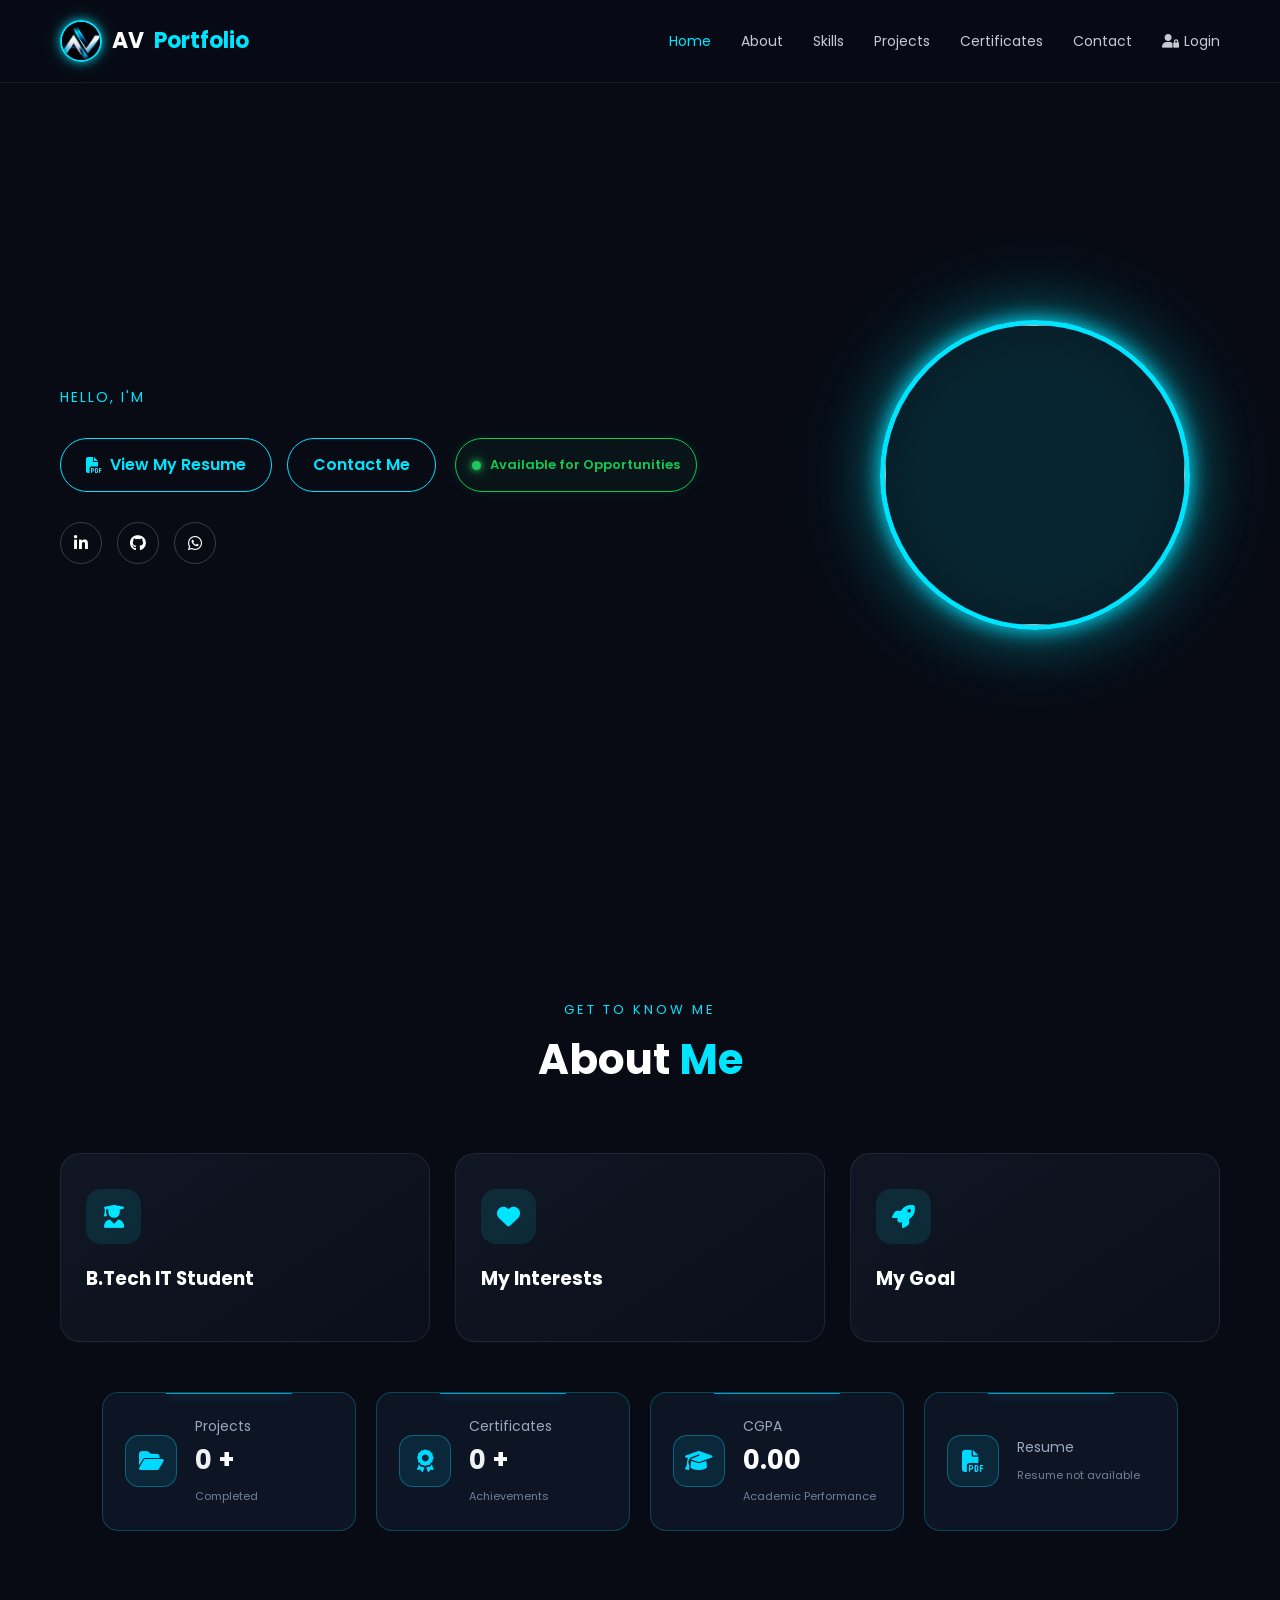
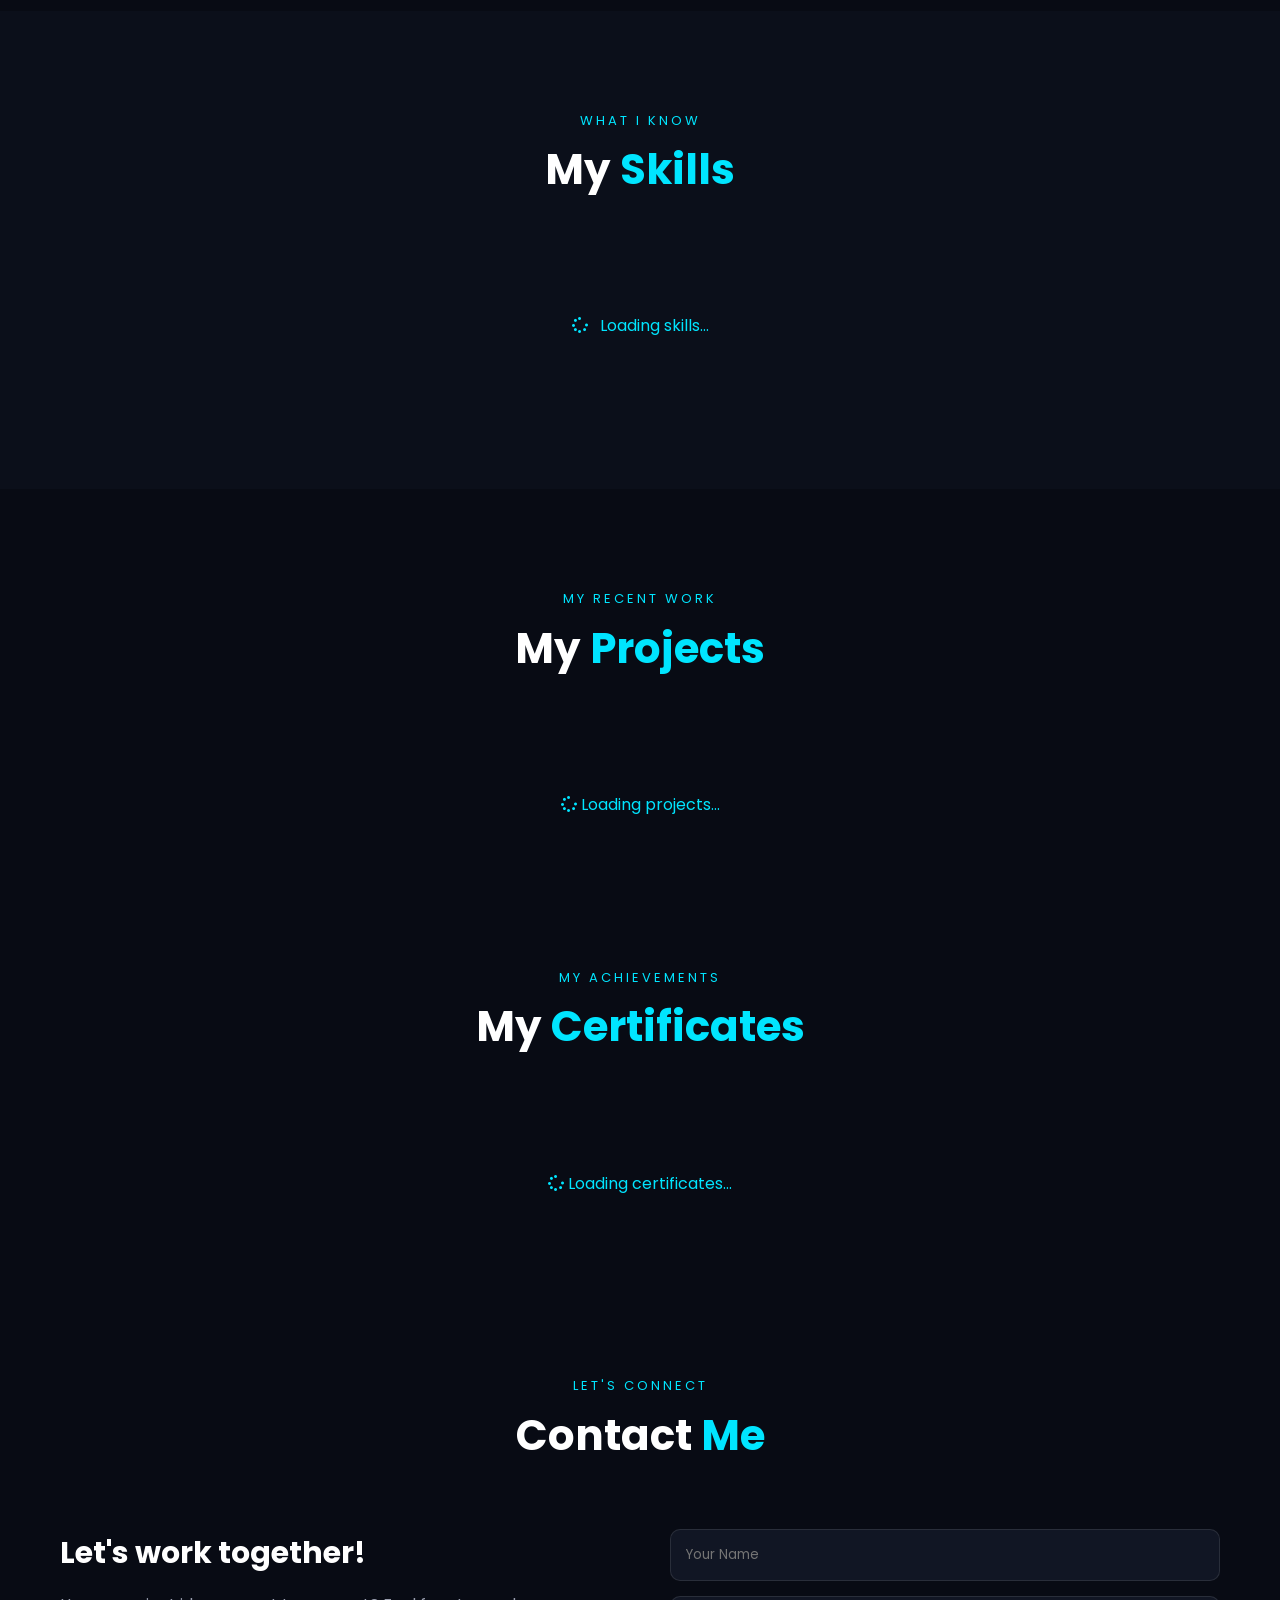
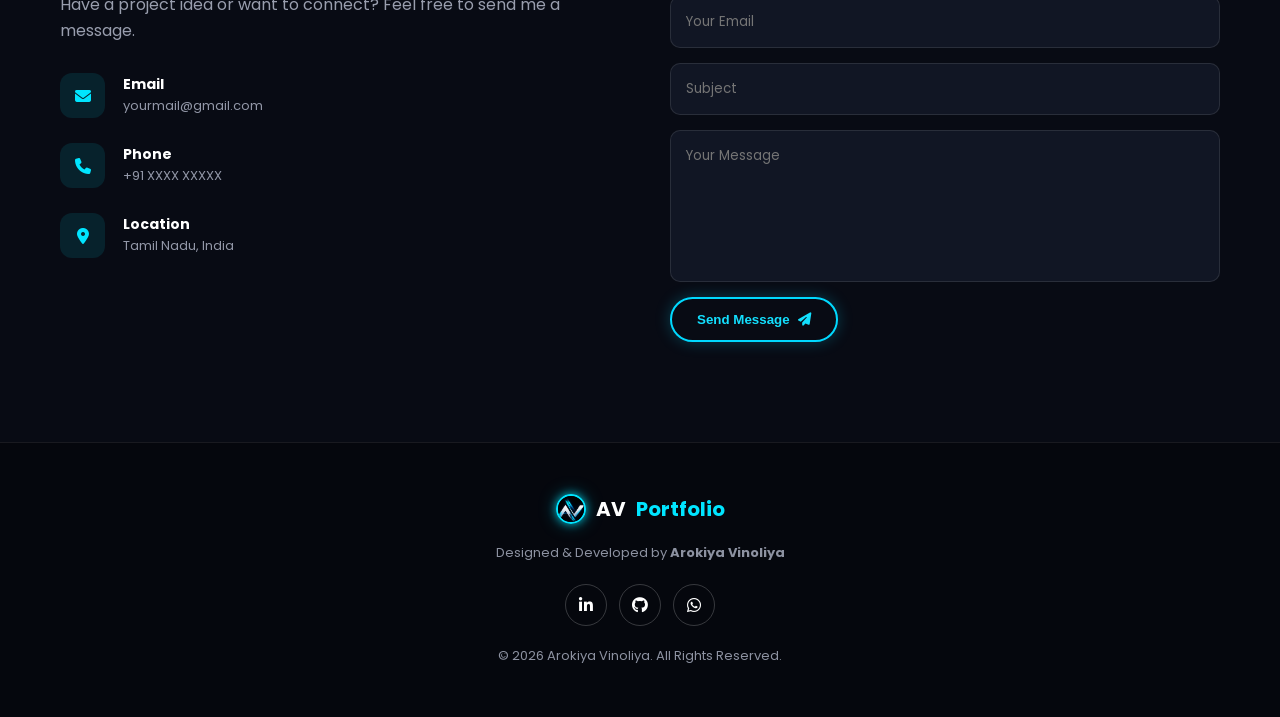
==== index.html @ d221850b "Add portfolio website files" ====
<!DOCTYPE html>
<html lang="en">
<head>
    <meta charset="UTF-8">
    <meta name="viewport" content="width=device-width, initial-scale=1.0">

    <title>Arokiya Vinoliya | Portfolio</title>

    <link rel="stylesheet" href="style.css">
   

    <!-- Google Font -->
    <link href="https://fonts.googleapis.com/css2?family=Poppins:wght@300;400;500;600;700&display=swap" rel="stylesheet">

    <!-- Icons -->
    <link rel="stylesheet"
          href="https://cdnjs.cloudflare.com/ajax/libs/font-awesome/6.5.2/css/all.min.css">
</head>

<body>

<!-- ================= NAVBAR ================= -->

<header>
    <nav class="navbar">

        <div class="logo">
            <img src="logo.png" alt="AV Logo">
            AV<span>Portfolio</span>
        </div>

        <ul class="nav-links">
            <li><a href="#home" class="active">Home</a></li>
            <li><a href="#about">About</a></li>
            <li><a href="#skills">Skills</a></li>
            <li><a href="#projects">Projects</a></li>
            <li><a href="#certificates">Certificates</a></li>
            <li><a href="#contact">Contact</a></li>
             <li>
    <a href="login.html">
        <i class="fas fa-user-lock"></i> Login
    </a>
</li>
        </ul>

        <div class="menu-btn">
            <i class="fas fa-bars"></i>
        </div>

    </nav>
</header>


<!-- ================= HOME ================= -->

<section id="home" class="hero">
    <div class="hero-content">

        <p class="small-text">HELLO, I'M</p>

        <h1>
            <span></span>
        </h1>

        <h2>
            <span></span>
        </h2>

        <p class="hero-description">
           
        </p>

        <div class="hero-buttons">
           <a
    href="#"
    id="heroResumeBtn"
    class="btn primary-btn"
    target="_blank"
    rel="noopener noreferrer"
>
    <i class="fas fa-file-pdf"></i>
    View My Resume
</a>
            <a href="#contact" class="btn secondary-btn">
                Contact Me
            </a>
             <div class="availability-status">
        <span class="availability-dot"></span>
        <span>Available for Opportunities</span>
    </div>
        </div>

        <div class="social-icons">

            <a href="#">
                <i class="fab fa-linkedin-in"></i>
            </a>

            <a href="#">
                <i class="fab fa-github"></i>
            </a>

            <a href="#" target="_blank">
                <i class="fab fa-whatsapp"></i>
            </a>

        </div>

    </div>


    <!-- PROFILE IMAGE -->

    <div class="hero-image">

        <div class="image-glow"></div>

        <div class="profile-frame">

            <img src="" alt="">

        </div>

    </div>

</section>


<!-- ================= ABOUT ================= -->

<section id="about" class="section">

    <div class="section-title">
        <p>GET TO KNOW ME</p>
        <h2>About <span>Me</span></h2>
    </div>

    <div class="about-container">

        <div class="about-card">

            <div class="about-icon">
                <i class="fas fa-user-graduate"></i>
            </div>

            <h3>B.Tech IT Student</h3>

            <p>
            </p>

        </div>


        <div class="about-card">

            <div class="about-icon">
                <i class="fas fa-heart"></i>
            </div>

            <h3>My Interests</h3>

            <p>
                
            </p>

        </div>


        <div class="about-card">

            <div class="about-icon">
                <i class="fas fa-rocket"></i>
            </div>

            <h3>My Goal</h3>

            <p>
            </p>

        </div>

    </div>

</section>
<!-- ================= ABOUT STATS ================= -->

<section class="about-stats-section">

    <div class="about-stats-container" id="aboutStats">

        <!-- PROJECTS -->
        <div class="about-stat-card">

            <div class="about-stat-icon">
                <i class="fas fa-folder-open"></i>
            </div>

            <div class="about-stat-content">
                <p>Projects</p>

                <h3>
                    <span
                        class="stat-number"
                        id="projectCount"
                        data-target="0">
                        0
                    </span>+
                </h3>

                <small>Completed</small>
            </div>

        </div>


        <!-- CERTIFICATES -->
        <div class="about-stat-card">

            <div class="about-stat-icon">
                <i class="fas fa-award"></i>
            </div>

            <div class="about-stat-content">
                <p>Certificates</p>

                <h3>
                    <span
                        class="stat-number"
                        id="certificateCount"
                        data-target="0">
                        0
                    </span>+
                </h3>

                <small>Achievements</small>
            </div>

        </div>


        <!-- CGPA -->
        <div class="about-stat-card">

            <div class="about-stat-icon">
                <i class="fas fa-graduation-cap"></i>
            </div>

            <div class="about-stat-content">
                <p>CGPA</p>

                <h3 id="cgpaValue">
                    0.00
                </h3>

                <small>Academic Performance</small>
            </div>

        </div>


        <!-- RESUME -->
        <div class="about-stat-card resume-stat-card">

            <div class="about-stat-icon">
                <i class="fas fa-file-pdf"></i>
            </div>

            <div class="about-stat-content">

                <p>Resume</p>

                <a
                    href="#"
                    id="resumeDownloadBtn"
                    class="resume-download-btn"
                    target="_blank"
                    style="display:none;">

                    <i class="fas fa-download"></i>
                    Download Resume

                </a>

                <small id="resumeStatus">
                    Resume not available
                </small>

            </div>

        </div>

    </div>

</section>


<!-- ================= SKILLS ================= -->

<section id="skills" class="section skills-section">

    <div class="section-title">
        <p>WHAT I KNOW</p>
        <h2>My <span>Skills</span></h2>
    </div>

    <!-- Firebase will create category cards here -->
    <div id="dynamicSkillsContainer" class="dynamic-skills-container">

        <div class="skills-loading">
            <i class="fas fa-spinner fa-spin"></i>
            Loading skills...
        </div>

    </div>

</section>


<!-- ================= PROJECTS ================= -->
<!-- ================= PROJECTS ================= -->

<section id="projects" class="section">

    <div class="section-title">

        <p>MY RECENT WORK</p>

        <h2>
            My <span>Projects</span>
        </h2>

    </div>


    <!-- Firebase Projects -->

    <div
        class="projects-container"
        id="projectsContainer">

        <div class="project-loading">

            <i class="fas fa-spinner fa-spin"></i>

            Loading projects...

        </div>

    </div>


    <div
        class="projects-more-wrap"
        id="projectsMoreWrap"
        style="display:none;">

        <button
            type="button"
            id="projectsMoreBtn"
            class="projects-more-btn">

            Show More
            <i class="fas fa-chevron-down"></i>

        </button>

    </div>

</section>
<!-- ================= CERTIFICATES ================= -->

<section class="certificates-section" id="certificates">

    <div class="section-title">

        <p>MY ACHIEVEMENTS</p>

        <h2>
            My <span>Certificates</span>
        </h2>

    </div>

    <div
        class="public-certificate-grid"
        id="certificateGrid">

        <div class="project-loading">

            <i class="fas fa-spinner fa-spin"></i>

            Loading certificates...

        </div>

    </div>


    <div
        class="projects-more-wrap"
        id="certificatesMoreWrap"
        style="display:none;">

        <button
            type="button"
            id="certificatesMoreBtn"
            class="projects-more-btn">

            Show More

            <i class="fas fa-chevron-down"></i>

        </button>

    </div>

</section>

<!-- ================= CONTACT ================= -->

<section id="contact" class="section contact-section">

    <div class="section-title">

        <p>LET'S CONNECT</p>

        <h2>Contact <span>Me</span></h2>

    </div>


    <div class="contact-container">

        <div class="contact-info">

            <h3>Let's work together!</h3>

            <p>
                Have a project idea or want to connect?
                Feel free to send me a message.
            </p>


            <div class="contact-item">

                <i class="fas fa-envelope"></i>

                <div>
                    <h4>Email</h4>
                    <p>yourmail@gmail.com</p>
                </div>

            </div>


            <div class="contact-item">

                <i class="fas fa-phone"></i>

                <div>
                    <h4>Phone</h4>
                    <p>+91 XXXX XXXXX</p>
                </div>

            </div>


            <div class="contact-item">

                <i class="fas fa-location-dot"></i>

                <div>
                    <h4>Location</h4>
                    <p>Tamil Nadu, India</p>
                </div>

            </div>

        </div>
        <form class="contact-form">

    <input
        type="text"
        name="name"
        placeholder="Your Name"
        required
    >

    <input
        type="email"
        name="email"
        placeholder="Your Email"
        required
    >

    <input
        type="text"
        name="subject"
        placeholder="Subject"
        required
    >

    <textarea
        name="message"
        rows="6"
        placeholder="Your Message"
        required
    ></textarea>

    <button type="submit" class="btn primary-btn">
        Send Message
        <i class="fas fa-paper-plane"></i>
    </button>

</form>

        
    </div>

</section>


<!-- ================= FOOTER ================= -->

<footer>

    <div class="footer-logo">
        <img src="logo.png" alt="AV Logo">
        AV<span>Portfolio</span>
    </div>

    <p>
        Designed & Developed by
        <strong>Arokiya Vinoliya</strong>
    </p>

    <div class="footer-social">

        <a href="#">
            <i class="fab fa-linkedin-in"></i>
        </a>

        <a href="#">
            <i class="fab fa-github"></i>
        </a>

        <a href="#">
            <i class="fab fa-whatsapp"></i>
        </a>

    </div>

    <p class="copyright">
        © 2026 Arokiya Vinoliya. All Rights Reserved.
    </p>

</footer>
<script src="https://cdn.jsdelivr.net/npm/@emailjs/browser@4/dist/email.min.js"></script>

<script type="module" src="script.js"></script>


</body>
</html>
---- style.css ----
* {
    margin: 0;
    padding: 0;
    box-sizing: border-box;
    scroll-behavior: smooth;
}

body {
    font-family: "Poppins", sans-serif;
    background: #080b14;
    color: #ffffff;
    line-height: 1.6;
}

/* ================= NAVBAR ================= */

header {
    position: fixed;
    width: 100%;
    top: 0;
    z-index: 1000;
    background: rgba(8, 11, 20, 0.85);
    backdrop-filter: blur(15px);
    border-bottom: 1px solid rgba(255,255,255,0.08);
}

.navbar {
    max-width: 1200px;
    margin: auto;
    padding: 20px;
    display: flex;
    align-items: center;
    justify-content: space-between;
}

.logo {
    display: flex;
    align-items: center;
    gap: 10px;
    font-size: 22px;
    font-weight: 700;
}
.logo img {
    width: 42px;
    height: 42px;
    border-radius: 50%;
    object-fit: cover;
    display: block;
    border: 2px solid #00e5ff;
    box-shadow:
        0 0 8px rgba(0, 229, 255, 0.7),
        0 0 18px rgba(0, 229, 255, 0.35);
}
.logo span {
    color: #00e5ff;
}

.nav-links {
    list-style: none;
    display: flex;
    gap: 30px;
}

.nav-links a {
    color: #c9c9d2;
    text-decoration: none;
    font-size: 14px;
    transition: 0.3s;
}

.nav-links a:hover,
.nav-links a.active {
    color: #00e5ff;
}

.menu-btn {
    display: none;
    font-size: 24px;
    cursor: pointer;
}


/* ================= HERO ================= */

.hero {
    min-height: 100vh;
    max-width: 1200px;
    margin: auto;
    padding: 120px 20px 70px;

    display: flex;
    align-items: center;
    justify-content: space-between;
    gap: 70px;
}

.hero-content {
    flex: 1;
}

.small-text {
    color: #00e5ff;
    letter-spacing: 2px;
    font-size: 14px;
    margin-bottom: 15px;
}

.hero h1 {
    font-size: clamp(45px, 7vw, 75px);
    line-height: 1.1;
    margin-bottom: 15px;
}

.hero h1 span,
.hero h2 span,
.section-title h2 span {
    color: #00e5ff;
}

.hero h2 {
    font-size: 25px;
    font-weight: 500;
    margin-bottom: 20px;
}

.hero-description {
    max-width: 600px;
    color: #a9adbd;
    margin-bottom: 30px;
}

.hero-buttons {
    display: flex;
    gap: 15px;
    flex-wrap: wrap;
}

.btn {
    padding: 13px 25px;
    border-radius: 30px;
    text-decoration: none;
    font-weight: 600;
    transition: 0.3s;
    display: inline-flex;
    align-items: center;
    gap: 8px;
}

.primary-btn {
     border: 1px solid #00e5ff;
    color: #00e5ff;
}

.primary-btn:hover {
    transform: translateY(-3px);
    box-shadow: 0 0 25px #00e5ff;
}

.secondary-btn {
    border: 1px solid #00e5ff;
    color: #00e5ff;
}

.secondary-btn:hover {
    background: #00e5ff;
    color: #071017;
}

.social-icons {
    display: flex;
    gap: 15px;
    margin-top: 30px;
}

.social-icons a,
.footer-social a {
    width: 42px;
    height: 42px;

    display: flex;
    align-items: center;
    justify-content: center;

    border: 1px solid rgba(255,255,255,0.2);
    border-radius: 50%;

    color: white;
    text-decoration: none;

    transition: 0.3s;
}

.social-icons a:hover,
.footer-social a:hover {
    color: #00e5ff;
    border-color: #00e5ff;
    transform: translateY(-4px);
}


/* ================= PROFILE ================= */

.hero-image {
    position: relative;
    width: 370px;
    height: 370px;

    display: flex;
    align-items: center;
    justify-content: center;
}

.profile-frame {
    width: 310px;
    height: 310px;

    border-radius: 50%;
    overflow: hidden;

    border: 5px solid #00e5ff;

    box-shadow:
        0 0 20px #00e5ff,
        0 0 60px rgba(0,229,255,0.35);

    position: relative;
    z-index: 2;
}

.profile-frame img {
    width: 100%;
    height: 100%;
    object-fit: cover;
}

.image-glow {
    position: absolute;

    width: 360px;
    height: 360px;

    border-radius: 50%;

    background: rgba(0,229,255,0.12);

    filter: blur(35px);
}


/* ================= SECTIONS ================= */

.section {
    max-width: 1200px;
    margin: auto;
    padding: 100px 20px;
}

.section-title {
    text-align: center;
    margin-bottom: 60px;
}

.section-title p {
    color: #00e5ff;
    letter-spacing: 3px;
    font-size: 13px;
}

.section-title h2 {
    font-size: 42px;
    margin-top: 5px;
}


/* ================= ABOUT ================= */

.about-container {
    display: grid;
    grid-template-columns: repeat(3, 1fr);
    gap: 25px;
}

.about-card {
    padding: 35px 25px;
    border-radius: 20px;

    background: linear-gradient(
        145deg,
        #111624,
        #0b0f1b
    );

    border: 1px solid rgba(255,255,255,0.08);

    transition: 0.4s;
}

.about-card:hover {
    transform: translateY(-10px);
    border-color: #00e5ff;
    box-shadow: 0 15px 40px rgba(0,229,255,0.12);
}

.about-icon {
    width: 55px;
    height: 55px;

    display: flex;
    align-items: center;
    justify-content: center;

    border-radius: 15px;

    background: rgba(0,229,255,0.1);
    color: #00e5ff;

    font-size: 23px;

    margin-bottom: 20px;
}

.about-card h3 {
    margin-bottom: 12px;
}

.about-card p {
    color: #999eae;
    font-size: 14px;
}


/* ================= SKILLS ================= */

.skills-section {
    max-width: 100%;
    background: #0b0f1a;
}

.skills-container {
    max-width: 1000px;
    margin: auto;

    display: grid;
    grid-template-columns: repeat(2, 1fr);
    gap: 25px;
}

.skill-box {
    background: #111624;
    padding: 25px;
    border-radius: 15px;
}

.skill-heading {
    display: flex;
    align-items: center;
    gap: 15px;
    margin-bottom: 15px;
}

.skill-heading i {
    font-size: 27px;
    color: #00e5ff;
}

.skill-heading h3 {
    font-size: 16px;
}

.progress {
    height: 8px;
    background: #252a38;
    border-radius: 20px;
    overflow: hidden;
}

.progress-bar {
    height: 100%;
    background: #00e5ff;
    border-radius: 20px;
    text-align: right;
    font-size: 9px;
    color: #061018;
}


/* ================= PROJECTS ================= */

.projects-container {
    display: grid;
    grid-template-columns: repeat(3, 1fr);
    gap: 25px;
}

.project-card {
    padding: 30px;

    border-radius: 20px;

    background: linear-gradient(
        145deg,
        #111624,
        #0b0f1b
    );

    border: 1px solid rgba(255,255,255,0.08);

    transition: 0.4s;
}

.project-card:hover {
    transform: translateY(-10px);
    border-color: #00e5ff;
}

.project-icon {
    width: 65px;
    height: 65px;

    display: flex;
    align-items: center;
    justify-content: center;

    border-radius: 18px;

    background: rgba(0,229,255,0.1);
    color: #00e5ff;

    font-size: 28px;

    margin-bottom: 20px;
}

.project-content h3 {
    margin-bottom: 12px;
}

.project-content p {
    color: #999eae;
    font-size: 14px;
    margin-bottom: 20px;
}

.tech {
    display: flex;
    flex-wrap: wrap;
    gap: 8px;
    margin-bottom: 20px;
}

.tech span,
.badge {
    background: rgba(0,229,255,0.1);
    color: #00e5ff;

    padding: 5px 10px;

    border-radius: 20px;

    font-size: 11px;
}

.project-link {
    color: white;
    text-decoration: none;
    font-size: 13px;
}

.project-link:hover {
    color: #00e5ff;
}

/* ================================
   CERTIFICATES
================================ */

.certificate-grid {
    display: grid;
    grid-template-columns: repeat(3, minmax(0, 1fr));
    gap: 18px;
    max-width: 750px;
    margin: 35px auto 0;
}

.certificate-card {
    background: #111624;
    border: 1px solid rgba(255,255,255,.08);
    border-radius: 15px;
    padding: 18px;
    min-height: 100px;

    display: flex;
    align-items: flex-start;
    gap: 14px;

    transition: .25s ease;
}

.certificate-card:hover {
    border-color: #00e5ff;
    transform: translateY(-3px);
}

.certificate-icon {
    width: 40px;
    height: 40px;
    min-width: 40px;

    border-radius: 10px;

    background: rgba(0,229,255,.12);
    color: #00e5ff;

    display: flex;
    align-items: center;
    justify-content: center;

    font-size: 17px;
}

.certificate-content {
    min-width: 0;
}

.certificate-content h3 {
    margin: 0 0 5px;

    font-size: 13px;
    font-weight: 700;

    color: #fff;
}

.certificate-content p {
    margin: 0 0 8px;

    font-size: 10px;
    color: #9aa4b5;
}

.certificate-content span {
    display: inline-block;

    padding: 4px 8px;

    border-radius: 20px;

    background: rgba(0,229,255,.10);
    color: #00e5ff;

    font-size: 9px;
}

.certificate-content small {
    display: block;

    margin-top: 6px;

    font-size: 9px;
    color: #9aa4b5;
}


/* ================================
   SHOW MORE
================================ */

.show-more-btn {
    display: block;

    margin: 25px auto 0;

    padding: 10px 22px;

    border: 1px solid #00e5ff;
    border-radius: 10px;

    background: transparent;
    color: #00e5ff;

    font-size: 12px;
    font-weight: 600;

    cursor: pointer;

    transition: .25s ease;
}

.show-more-btn:hover {
    background: #00e5ff;
    color: #071018;
}


/* ================================
   RESPONSIVE
================================ */

@media (max-width: 800px) {

    .certificate-grid {
        grid-template-columns: repeat(2, minmax(0, 1fr));
        max-width: 600px;
    }
}

@media (max-width: 520px) {

    .certificate-grid {
        grid-template-columns: 1fr;
        max-width: 360px;
    }
}
/* ================= CONTACT ================= */

.contact-container {
    display: grid;
    grid-template-columns: 1fr 1fr;
    gap: 60px;
}

.contact-info h3 {
    font-size: 30px;
    margin-bottom: 15px;
}

.contact-info > p {
    color: #999eae;
    margin-bottom: 30px;
}

.contact-item {
    display: flex;
    gap: 18px;
    margin-bottom: 25px;
}

.contact-item i {
    width: 45px;
    height: 45px;

    display: flex;
    align-items: center;
    justify-content: center;

    border-radius: 12px;

    color: #00e5ff;
    background: rgba(0,229,255,0.1);
}

.contact-item h4 {
    font-size: 14px;
}

.contact-item p {
    color: #9297a7;
    font-size: 13px;
}


/* FORM */

.contact-form {
    display: flex;
    flex-direction: column;
    gap: 15px;
}

.contact-form input,
.contact-form textarea {
    width: 100%;

    padding: 15px;

    border: 1px solid rgba(255,255,255,0.1);
    border-radius: 10px;

    outline: none;

    background: #111624;
    color: white;

    font-family: inherit;
}

.contact-form input:focus,
.contact-form textarea:focus {
    border-color: #00e5ff;
}

.contact-form textarea {
    resize: none;
}

.contact-form button {
    border: none;
    cursor: pointer;
    width: fit-content;
}


/* ================= FOOTER ================= */

footer {
    text-align: center;
    padding: 50px 20px;

    background: #05070d;

    border-top: 1px solid rgba(255,255,255,0.08);
}

.footer-logo {
    font-size: 20px;
    font-weight: 700;
    margin-bottom: 10px;
}
.footer-logo img {
    
    width: 25px;
    height: 25px;
    border-radius: 50%;
    object-fit: cover;
    display: block;
    border: 2px solid #00e5ff;
    box-shadow:
        0 0 8px rgba(0, 229, 255, 0.7),
        0 0 18px rgba(0, 229, 255, 0.35);
}
.footer-logo {
    display: flex;
    align-items: center;
    justify-content: center;
    gap: 10px;
    width: 100%;
    margin: 0 auto 18px;
    text-align: center;
}

.footer-logo img {
    width: 30px;
    height: 30px;
    border-radius: 50%;
    object-fit: cover;
    display: block;
}

.footer-logo span {
    color: #00e5ff;
}

footer p {
    color: #8d92a1;
    font-size: 13px;
}

.footer-social {
    display: flex;
    justify-content: center;
    gap: 12px;
    margin: 20px 0;
}

.copyright {
    margin-top: 15px;
}


/* ================= RESPONSIVE ================= */

@media (max-width: 900px) {

    .nav-links {
        position: absolute;

        top: 75px;
        left: 0;

        width: 100%;

        background: #0b0f1a;

        flex-direction: column;

        align-items: center;

        padding: 25px;

        display: none;
    }

    .nav-links.show {
        display: flex;
    }

    .menu-btn {
        display: block;
    }

    .hero {
        flex-direction: column-reverse;
        text-align: center;
    }

    .hero-description {
        margin: auto auto 30px;
    }

    .hero-buttons,
    .social-icons {
        justify-content: center;
    }

    .about-container,
    .projects-container,
    .certificate-container {
        grid-template-columns: 1fr 1fr;
    }

    .contact-container {
        grid-template-columns: 1fr;
    }
}


@media (max-width: 600px) {

    .hero {
        padding-top: 120px;
    }

    .hero-image {
        width: 280px;
        height: 280px;
    }

    .profile-frame {
        width: 240px;
        height: 240px;
    }

    .image-glow {
        width: 280px;
        height: 280px;
    }

    .hero h1 {
        font-size: 43px;
    }

    .hero h2 {
        font-size: 19px;
    }

    .section {
        padding: 75px 20px;
    }

    .section-title h2 {
        font-size: 34px;
    }

    .about-container,
    .projects-container,
    .certificate-container,
    .skills-container {
        grid-template-columns: 1fr;
    }
}

/* =====================================================
   DYNAMIC SKILLS - MODERN UI
===================================================== */

.dynamic-skills-container {

    max-width: 1100px;

    margin: auto;

    display: grid;

    grid-template-columns:
        repeat(3, minmax(0, 1fr));

    gap: 24px;

}


/* ================= CATEGORY CARD ================= */

.skill-category-card {

    position: relative;

    padding: 28px 24px;

    background:
        linear-gradient(
            145deg,
            #111a2e,
            #0c1221
        );

    border: 1px solid
        rgba(255,255,255,0.07);

    border-radius: 20px;

    overflow: hidden;

    transition:
        transform 0.35s ease,
        border-color 0.35s ease,
        box-shadow 0.35s ease;

}


/* blue light */

.skill-category-card::before {

    content: "";

    position: absolute;

    width: 150px;

    height: 150px;

    top: -80px;

    right: -60px;

    background:
        rgba(0,229,255,0.12);

    filter: blur(45px);

    border-radius: 50%;

    pointer-events: none;

}


.skill-category-card:hover {

    transform:
        translateY(-8px);

    border-color:
        rgba(0,229,255,0.55);

    box-shadow:
        0 18px 45px
        rgba(0,229,255,0.10);

}


/* ================= HEADER ================= */

.skill-card-header {

    display: flex;

    align-items: center;

    gap: 14px;

    margin-bottom: 20px;

}


.skill-category-icon {

    width: 48px;

    height: 48px;

    min-width: 48px;

    display: flex;

    align-items: center;

    justify-content: center;

    border-radius: 14px;

    background:
        rgba(0,229,255,0.10);

    border:
        1px solid
        rgba(0,229,255,0.18);

    color:
        #00e5ff;

    font-size: 19px;

}


.skill-card-header h3 {

    font-size: 16px;

    margin: 0 0 3px;

    color: #ffffff;

}


.skill-count {

    color: #747d91;

    font-size: 11px;

}


/* ================= PILLS ================= */

.skill-pills {

    display: flex;

    flex-wrap: wrap;

    gap: 7px;

    margin-bottom: 23px;

}


.skill-pill {

    padding:
        5px 9px;

    border-radius: 20px;

    background:
        rgba(255,255,255,0.045);

    border:
        1px solid
        rgba(255,255,255,0.07);

    color:
        #b8bfce;

    font-size: 10px;

    transition: 0.25s;

}


.skill-pill:hover {

    color:
        #00e5ff;

    border-color:
        rgba(0,229,255,0.35);

}


/* ================= SKILL ROW ================= */

.portfolio-skill-row {

    margin-bottom: 17px;

}


.skill-row-top {

    display: flex;

    justify-content: space-between;

    align-items: center;

    gap: 10px;

    margin-bottom: 7px;

}


.skill-row-top span {

    color: #aeb5c5;

    font-size: 11px;

}


.skill-row-top strong {

    color: #00e5ff;

    font-size: 11px;

}


/* ================= PROGRESS ================= */

.portfolio-progress {

    width: 100%;

    height: 6px;

    background:
        #252c3b;

    border-radius: 20px;

    overflow: hidden;

}


.portfolio-progress-bar {

    width: 0;

    height: 100%;

    border-radius: 20px;

    background:
        linear-gradient(
            90deg,
            #00b8d4,
            #00e5ff
        );

    box-shadow:
        0 0 12px
        rgba(0,229,255,0.30);

    transition:
        width 1.2s
        cubic-bezier(.22,.61,.36,1);

}


/* ================= HIDDEN SKILLS ================= */

.extra-skill {

    display: none;

}


.skill-category-card.skills-expanded
.extra-skill {

    display: block;

    animation:
        skillReveal 0.35s ease both;

}


@keyframes skillReveal {

    from {

        opacity: 0;

        transform:
            translateY(-8px);

    }

    to {

        opacity: 1;

        transform:
            translateY(0);

    }

}


/* ================= SHOW MORE ================= */

.skill-more-btn {

    width: 100%;

    min-height: 42px;

    margin-top: 4px;

    display: flex;

    align-items: center;

    justify-content: center;

    gap: 9px;

    border: none;

    border-top:
        1px solid
        rgba(255,255,255,0.07);

    padding-top: 14px;

    background: transparent;

    color: #00e5ff;

    font-family: inherit;

    font-size: 11px;

    font-weight: 600;

    cursor: pointer;

}


.skill-more-btn i {

    font-size: 10px;

    transition:
        transform 0.3s ease;

}


.skill-more-btn:hover {

    color: #ffffff;

}


/* ================= LOADING ================= */

.skills-loading {

    grid-column:
        1 / -1;

    text-align: center;

    padding: 50px;

    color: #00e5ff;

}


.skills-loading i {

    margin-right: 8px;

}


/* ================= EMPTY / ERROR ================= */

.skills-empty,
.skills-error {

    grid-column:
        1 / -1;

    text-align: center;

    padding: 60px 20px;

    color: #858c9d;

}


.skills-empty i,
.skills-error i {

    color: #00e5ff;

    font-size: 35px;

    margin-bottom: 15px;

}


.skills-empty h3,
.skills-error h3 {

    color: white;

    margin-bottom: 8px;

}


/* ================= RESPONSIVE ================= */

@media (max-width: 1000px) {

    .dynamic-skills-container {

        grid-template-columns:
            repeat(2, minmax(0, 1fr));

    }

}


@media (max-width: 600px) {

    .dynamic-skills-container {

        grid-template-columns: 1fr;

        gap: 18px;

    }


    .skill-category-card {

        padding: 23px 20px;

    }

}
/* =====================================================
   PUBLIC FIREBASE PROJECTS
===================================================== */

.projects-container {
    display: grid;
    grid-template-columns: repeat(3, 1fr);
    gap: 25px;
}


.public-project-card {
    background: linear-gradient(
        145deg,
        #111624,
        #0b0f1b
    );

    border: 1px solid rgba(255,255,255,0.08);

    border-radius: 20px;

    overflow: hidden;

    transition: 0.4s;

    min-width: 0;
}


.public-project-card:hover {

    transform: translateY(-8px);

    border-color: #00e5ff;

    box-shadow:
        0 15px 40px
        rgba(0,229,255,0.12);

}


/* IMAGE */

.public-project-image {

    width: 100%;

    height: 190px;

    overflow: hidden;

    background: #0b1220;

}


.public-project-image img {

    width: 100%;

    height: 100%;

    object-fit: cover;

    display: block;

    transition: 0.5s;

}


.public-project-card:hover
.public-project-image img {

    transform: scale(1.05);

}


/* NO IMAGE */

.public-project-placeholder {

    width: 100%;

    height: 100%;

    display: flex;

    align-items: center;

    justify-content: center;

    color: #00e5ff;

    font-size: 45px;

    background:
        radial-gradient(
            circle,
            rgba(0,229,255,0.12),
            transparent 65%
        );

}


/* CONTENT */

.public-project-content {

    padding: 25px;

}


.public-project-content h3 {

    font-size: 18px;

    margin-bottom: 10px;

}


.public-project-content p {

    color: #999eae;

    font-size: 13px;

    line-height: 1.7;

    margin-bottom: 18px;

}


/* TECHNOLOGIES */

.public-project-tech {

    display: flex;

    flex-wrap: wrap;

    gap: 7px;

    margin-bottom: 20px;

}


.public-project-tech span {

    background:
        rgba(0,229,255,0.1);

    color: #00e5ff;

    padding: 5px 10px;

    border-radius: 20px;

    font-size: 10px;

}


/* LINKS */

.public-project-links {

    display: flex;

    gap: 10px;

    flex-wrap: wrap;

}


.public-project-links a {

    color: #ffffff;

    text-decoration: none;

    font-size: 12px;

    border: 1px solid
        rgba(255,255,255,0.12);

    padding: 8px 12px;

    border-radius: 20px;

    transition: 0.3s;

}


.public-project-links a:hover {

    color: #00e5ff;

    border-color: #00e5ff;

}


/* SHOW MORE */

.projects-more-wrap {

    justify-content: center;

    margin-top: 35px;

}


.projects-more-btn {

    border: 1px solid #00e5ff;

    background: transparent;

    color: #00e5ff;

    padding: 11px 22px;

    border-radius: 25px;

    cursor: pointer;

    font-family: inherit;

    transition: 0.3s;

}


.projects-more-btn:hover {

    background: #00e5ff;

    color: #071017;

}


/* HIDDEN PROJECTS */

.project-hidden {

    display: none;

}


/* LOADING */

.project-loading {

    grid-column: 1 / -1;

    text-align: center;

    padding: 50px;

    color: #00e5ff;

}


.project-loading p {

    color: #999eae;

    margin-top: 10px;

}


/* RESPONSIVE */

@media (max-width: 900px) {

    .projects-container {

        grid-template-columns:
            repeat(2, 1fr);

    }

}


@media (max-width: 600px) {

    .projects-container {

        grid-template-columns: 1fr;

    }


    .public-project-image {

        height: 180px;

    }

}
/* =====================================================
   PROJECT COLOR GLOW EFFECTS
===================================================== */

.public-project-card {
    --project-accent: #00e5ff;

    position: relative;

    transition:
        transform 0.4s ease,
        box-shadow 0.4s ease,
        border-color 0.4s ease;
}


/* BLUE */

.project-blue {
    --project-accent: #00e5ff;
}


/* RED */

.project-red {
    --project-accent: #ff3b5c;
}


/* PINK */

.project-pink {
    --project-accent: #ff4fd8;
}


/* GREEN */

.project-green {
    --project-accent: #35e89a;
}


/* VIOLET */

.project-violet {
    --project-accent: #9b6cff;
}


/* ORANGE */

.project-orange {
    --project-accent: #ff9f43;
}


/* TOP GLOW LINE */

.public-project-card::before {

    content: "";

    position: absolute;

    top: 0;
    left: 12%;

    width: 76%;
    height: 2px;

    background:
        var(--project-accent);

    box-shadow:
        0 0 12px var(--project-accent),
        0 0 25px var(--project-accent);

    opacity: 0.85;

    border-radius: 50%;
}


/* HOVER GLOW */

.public-project-card:hover {

    transform:
        translateY(-9px);

    border-color:
        var(--project-accent);

    box-shadow:

        0 15px 35px
        color-mix(
            in srgb,
            var(--project-accent) 16%,
            transparent
        ),

        0 0 25px
        color-mix(
            in srgb,
            var(--project-accent) 10%,
            transparent
        );

}


/* PROJECT TITLE */

.public-project-card h3 {

    transition:
        color 0.3s ease;

}


.public-project-card:hover h3 {

    color:
        var(--project-accent);

}


/* TECHNOLOGY TAGS */

.public-project-tech span {

    transition:
        0.3s ease;

}


.public-project-card:hover
.public-project-tech span {

    border-color:
        var(--project-accent);

    color:
        var(--project-accent);

}


/* LINKS */

.public-project-links a:hover {

    color:
        var(--project-accent);

    border-color:
        var(--project-accent);

    box-shadow:
        0 0 12px
        color-mix(
            in srgb,
            var(--project-accent) 20%,
            transparent
        );

}
/* =====================================
   CERTIFICATE SECTION HEADER
===================================== */

#certificates .section-heading {
    width: 100%;
    text-align: center;

    display: flex;
    flex-direction: column;

    align-items: center;
    justify-content: center;

    margin-bottom: 35px;
}

#certificates .section-heading p {
    text-align: center;
}

#certificates .section-heading h2 {
    text-align: center;
}
/* =====================================
   CERTIFICATE SHOW MORE
===================================== */

/* SHOW MORE */

.projects-more-wrap {

    justify-content: center;

    margin-top: 35px;

}


.projects-more-btn {

    border: 1px solid #00e5ff;

    background: transparent;

    color: #00e5ff;

    padding: 11px 22px;

    border-radius: 25px;

    cursor: pointer;

    font-family: inherit;

    transition: 0.3s;

}


.projects-more-btn:hover {

    background: #00e5ff;

    color: #071017;

}


/* HIDDEN PROJECTS */

.project-hidden {

    display: none;

}


/* LOADING */

.project-loading {

    grid-column: 1 / -1;

    text-align: center;

    padding: 50px;

    color: #00e5ff;

}


.project-loading p {

    color: #999eae;

    margin-top: 10px;

}
/* =====================================
   CERTIFICATE NAVIGATION POSITION
===================================== */

#certificates {
    text-align: center;
    scroll-margin-top: 100px;
}


#certificates .section-title {
    text-align: center;
}


#certificates .section-title p,
#certificates .section-title h2 {
    text-align: center;
}
.certificate-hidden {
    display: none;
}

/* Main page scrollbar */

html::-webkit-scrollbar {
    width: 8px;
}

html::-webkit-scrollbar-track {
    background: #080b14;
}

html::-webkit-scrollbar-thumb {
    background: #00e5ff;
    border-radius: 10px;
}

html::-webkit-scrollbar-thumb:hover {
    background: #00bcd4;
}
.certificate-description {
    margin-top: 8px;

    color: #aeb5c5;

    font-size: 13px;

    line-height: 1.7;

    max-width: 100%;
}
/* =====================================================
   CERTIFICATE CARDS
===================================================== */

.public-certificate-grid {
    width: min(1100px, 92%);
    margin: 45px auto 30px;

    display: grid;
    grid-template-columns: repeat(3, minmax(0, 1fr));
    gap: 26px;
}


/* =====================================================
   CARD
===================================================== */
.public-certificate-card {
    --accent: #00e5ff;

    position: relative;
    padding: 26px;

    display: grid;
    grid-template-columns: 64px minmax(0, 1fr);
    grid-template-rows: auto auto auto;
    column-gap: 18px;
    row-gap: 16px;
    align-items: start;

    background:
        radial-gradient(
            circle at 0% 0%,
            color-mix(in srgb, var(--accent) 16%, transparent),
            transparent 45%
        ),
        linear-gradient(145deg, #111a2e, #0b1220);

    /* NORMAL STATE - NO OUTER GLOW */
    border: 1px solid rgba(255,255,255,0.10);
    border-radius: 20px;

    box-shadow: none;

    overflow: hidden;

    transition:
        transform .35s ease,
        box-shadow .35s ease,
        border-color .35s ease;
}

/* =====================================================
   TOP + BOTTOM GLOW
===================================================== */

.public-certificate-card::before,
.public-certificate-card::after {
    content: "";

    position: absolute;

    left: 0;
    right: 0;

    width: 100%;
    height: 2px;

    background: var(--accent);

    box-shadow:
        0 0 10px var(--accent),
        0 0 22px var(--accent),
        0 0 40px
        color-mix(
            in srgb,
            var(--accent) 70%,
            transparent
        );

    opacity: .9;

    pointer-events: none;

    z-index: 5;
}

.public-certificate-card::before {
    top: 0;
}

.public-certificate-card::after {
    bottom: 0;
}


/* =====================================================
   HOVER
===================================================== */

.public-certificate-card:hover {
    transform: translateY(-8px);

    border-color: var(--accent);

    /* OUTER GLOW ONLY ON HOVER */
    box-shadow:
        0 0 18px color-mix(in srgb, var(--accent) 35%, transparent),
        0 0 45px color-mix(in srgb, var(--accent) 25%, transparent),
        0 22px 55px -16px color-mix(in srgb, var(--accent) 45%, transparent);
}

/* =====================================================
   ICON
===================================================== */

.public-certificate-icon {
    grid-column: 1;
    grid-row: 1;

    width: 64px;
    height: 64px;

    display: flex;

    align-items: center;
    justify-content: center;

    border-radius: 14px;

    background:
        color-mix(
            in srgb,
            var(--accent) 14%,
            transparent
        );

    border:
        1px solid
        color-mix(
            in srgb,
            var(--accent) 40%,
            transparent
        );

    box-shadow:
        inset 0 0 18px
        color-mix(
            in srgb,
            var(--accent) 12%,
            transparent
        );
}

.public-certificate-icon i {
    font-size: 25px;

    color: var(--accent);

    text-shadow:
        0 0 10px
        color-mix(
            in srgb,
            var(--accent) 70%,
            transparent
        );
}


/* =====================================================
   GRADE
   TOP RIGHT CORNER
===================================================== */

.public-certificate-card .certificate-grade {
    position: absolute;

    top: 18px;
    right: 18px;

    z-index: 10;

    display: inline-flex;

    align-items: center;
    justify-content: center;

    padding: 6px 13px;

    min-height: 28px;

    border-radius: 20px;

    background:
        color-mix(
            in srgb,
            var(--accent) 14%,
            #08111f
        );

    border:
        1px solid
        color-mix(
            in srgb,
            var(--accent) 65%,
            transparent
        );

    color: var(--accent);

    font-size: 11px;
    font-weight: 700;

    line-height: 1;

    white-space: nowrap;

    box-shadow:
        0 0 12px
        color-mix(
            in srgb,
            var(--accent) 25%,
            transparent
        );
}


/* =====================================================
   TITLE / ORGANIZATION / DATE
===================================================== */

.public-certificate-info {
    grid-column: 2;
    grid-row: 1;

    min-width: 0;

    /*
       Grade top-right irukku.
       Title overlap aagama konjam space.
    */
    padding-right: 70px;
}

.public-certificate-info h3 {
    margin: 0 0 5px;

    font-size: 18px;
    font-weight: 700;

    line-height: 1.3;

    color: #ffffff;

    word-break: break-word;
}

.certificate-organization {
    margin: 0 0 9px;

    font-size: 13px;

    line-height: 1.4;

    color: #9ca3af;
}


/* =====================================================
   DATE
===================================================== */

.certificate-date {
    display: flex;

    align-items: center;

    gap: 7px;

    font-size: 12px;

    color: #aeb5c5;
}

.certificate-date i {
    font-size: 12px;

    color: var(--accent);

    text-shadow:
        0 0 7px
        color-mix(
            in srgb,
            var(--accent) 55%,
            transparent
        );
}


/* =====================================================
   DESCRIPTION
===================================================== */

.certificate-description {
    /*
       IMPORTANT:
       Icon/info கீழே full card width
    */
    grid-column: 1 / -1;
    grid-row: 2;

    width: 100%;

    margin: 0;

    padding-top: 16px;

    border-top:
        1px solid
        rgba(255,255,255,0.08);

    color: #aeb5c5;

    font-size: 13px;

    line-height: 1.7;

    text-align: left;
}


/* =====================================================
   BUTTONS
===================================================== */

.public-certificate-actions {
    grid-column: 1 / -1;
    grid-row: 3;

    display: flex;

    gap: 12px;

    width: 100%;

    margin-top: auto;
}

.certificate-action {
    flex: 1;

    min-width: 0;

    height: 42px;

    display: flex;

    align-items: center;
    justify-content: center;

    gap: 8px;

    border-radius: 10px;

    background:
        color-mix(
            in srgb,
            var(--accent) 6%,
            transparent
        );

    border:
        1px solid
        color-mix(
            in srgb,
            var(--accent) 45%,
            transparent
        );

    color: var(--accent);

    text-decoration: none;

    font-size: 12px;

    font-weight: 600;

    transition:
        transform .25s ease,
        background .25s ease,
        border-color .25s ease,
        box-shadow .25s ease;
}

.certificate-action i {
    color: var(--accent);

    font-size: 13px;
}

.certificate-action span {
    color: var(--accent);
}


/* =====================================================
   BUTTON HOVER
===================================================== */

.certificate-action:hover {
    transform: translateY(-2px);

    background:
        color-mix(
            in srgb,
            var(--accent) 14%,
            transparent
        );

    border-color: var(--accent);

    box-shadow:
        0 0 14px
        color-mix(
            in srgb,
            var(--accent) 45%,
            transparent
        );
}


/* =====================================================
   ACCENT COLORS
===================================================== */

.public-certificate-card.certificate-blue {
    --accent: #00e5ff;
}

.public-certificate-card.certificate-red {
    --accent: #ff4d67;
}

.public-certificate-card.certificate-pink {
    --accent: #ff4fd8;
}

.public-certificate-card.certificate-green {
    --accent: #22c55e;
}

.public-certificate-card.certificate-violet {
    --accent: #9b6cff;
}

.public-certificate-card.certificate-orange {
    --accent: #fb923c;
}

.public-certificate-card.certificate-deeppink {
    --accent: #ff1493;
}

.public-certificate-card.certificate-cyan {
    --accent: #ffffff;
}

.public-certificate-card.certificate-yellow {
    --accent: #ffd700;
}


/* =====================================================
   HIDDEN
===================================================== */

.certificate-hidden {
    display: none !important;
}


/* =====================================================
   RESPONSIVE
===================================================== */

@media (max-width: 1000px) {

    .public-certificate-grid {
        grid-template-columns:
            repeat(2, minmax(0, 1fr));
    }

}


@media (max-width: 600px) {

    .public-certificate-grid {
        grid-template-columns: 1fr;

        width: 92%;
    }

    .public-certificate-card {
        grid-template-columns:
            52px minmax(0, 1fr);

        padding: 20px;

        min-height: 350px;
    }

    .public-certificate-icon {
        width: 50px;
        height: 50px;
    }

    .public-certificate-info {
        padding-right: 60px;
    }

    .public-certificate-info h3 {
        font-size: 16px;
    }

    .public-certificate-actions {
        flex-direction: row;
    }

    .certificate-action {
        width: 100%;
    }
}
/* ================= AVAILABILITY STATUS ================= */

.availability-status {
    display: inline-flex;
    align-items: center;
    gap: 9px;

    margin-left: 4px;
    padding: 10px 16px;

    color: rgb(16, 201, 84);
    font-size: 13px;
    font-weight: 600;

    border: 1px solid rgb(16, 201, 84);
    border-radius: 30px;

    background: rgba(34, 197, 94, 0.05);

    box-shadow:
        0 0 12px rgba(34, 197, 94, 0.12);

    white-space: nowrap;
}

.availability-dot {
    width: 9px;
    height: 9px;

    background: #22c55e;
    border-radius: 50%;

    box-shadow:
        0 0 6px #22c55e,
        0 0 14px rgba(34, 197, 94, 0.8);

    animation: availabilityPulse 1.8s infinite;
}

@keyframes availabilityPulse {

    0%, 100% {
        transform: scale(1);
        opacity: 1;
        box-shadow:
            0 0 6px #22c55e,
            0 0 14px rgba(34, 197, 94, 0.8);
    }

    50% {
        transform: scale(1.25);
        opacity: 0.7;
        box-shadow:
            0 0 10px #22c55e,
            0 0 22px rgba(34, 197, 94, 0.9);
    }
}
/* =========================================
   ABOUT STATS
========================================= */

.about-stats-section {
    padding: 20px 8% 80px;
}

.about-stats-container {
    max-width: 1200px;
    margin: 0 auto;

    display: grid;
    grid-template-columns: repeat(4, 1fr);

    gap: 20px;
}


/* CARD */

.about-stat-card {
    position: relative;

    display: flex;
    align-items: center;

    gap: 18px;

    min-height: 130px;

    padding: 22px;

    background: #0d1424;

    border: 1px solid rgba(0, 217, 255, 0.25);

    border-radius: 16px;

    overflow: hidden;

    transition:
        transform 0.3s ease,
        border-color 0.3s ease,
        box-shadow 0.3s ease;
}


/* top glow line */

.about-stat-card::before {
    content: "";

    position: absolute;

    top: 0;
    left: 25%;
    right: 25%;

    height: 1px;

    background: #00d9ff;

    box-shadow: 0 0 12px #00d9ff;

    opacity: 0.7;
}


/* HOVER */

.about-stat-card:hover {
    transform: translateY(-6px);

    border-color: #00d9ff;

    box-shadow:
        0 10px 35px rgba(0, 217, 255, 0.12),
        0 0 20px rgba(0, 217, 255, 0.08);
}


/* ICON */

.about-stat-icon {
    width: 52px;
    height: 52px;

    min-width: 52px;

    display: flex;
    align-items: center;
    justify-content: center;

    border-radius: 14px;

    background: rgba(0, 217, 255, 0.10);

    border: 1px solid rgba(0, 217, 255, 0.35);

    color: #00d9ff;

    font-size: 22px;

    transition: all 0.3s ease;
}


.about-stat-card:hover .about-stat-icon {
    background: #00d9ff;

    color: #07101c;

    box-shadow: 0 0 20px rgba(0, 217, 255, 0.4);
}


/* TEXT */

.about-stat-content p {
    margin: 0 0 3px;

    color: #9aa8bd;

    font-size: 14px;
}


.about-stat-content h3 {
    margin: 0;

    color: #ffffff;

    font-size: 26px;

    font-weight: 700;
}


.about-stat-content h3 span {
    color: #eff2f3;
}


.about-stat-content small {
    color: #718099;

    font-size: 11px;
}


/* RESUME BUTTON */

.resume-download-btn {
    display: inline-flex;

    align-items: center;

    gap: 6px;

    margin: 3px 0 3px;

    padding: 7px 11px;

    background: rgba(0, 217, 255, 0.08);

    border: 1px solid #00d9ff;

    border-radius: 7px;

    color: #00d9ff;

    font-size: 11px;

    font-weight: 600;

    text-decoration: none;

    transition: 0.3s ease;
}


.resume-download-btn:hover {
    background: #00d9ff;

    color: #07101c;

    box-shadow: 0 0 15px rgba(0, 217, 255, 0.3);
}


/* MOBILE */

@media (max-width: 900px) {

    .about-stats-container {
        grid-template-columns: repeat(2, 1fr);
    }

}


@media (max-width: 550px) {

    .about-stats-container {
        grid-template-columns: 1fr;
    }

}
/* Reduce ONLY the gap between About cards and About Stats cards */
#about {
    padding-bottom: 30px;
}
/* Send Message Button */
.contact-form .primary-btn {
    background: #080b14;
    color: #13e0ff;
    border: 2px solid #00d9ff;
    box-shadow: 0 0 15px rgba(0, 217, 255, 0.25);
}

.contact-form .primary-btn:hover {
    background: transparent;
    color: #080b14;
    background-color:#00b8d4 ;
    box-shadow: 0 0 25px rgba(0, 217, 255, 0.5);
    transform: translateY(-2px);
}
.form-success {
    margin-top: 15px;
    padding: 12px 16px;
    border: 1px solid #00eaff;
    border-radius: 8px;
    color: #00eaff;
    background: rgba(0, 234, 255, 0.08);
    text-align: center;
    font-size: 14px;
    animation: fadeIn 0.3s ease;
}

@keyframes fadeIn {
    from {
        opacity: 0;
        transform: translateY(5px);
    }

    to {
        opacity: 1;
        transform: translateY(0);
    }
}
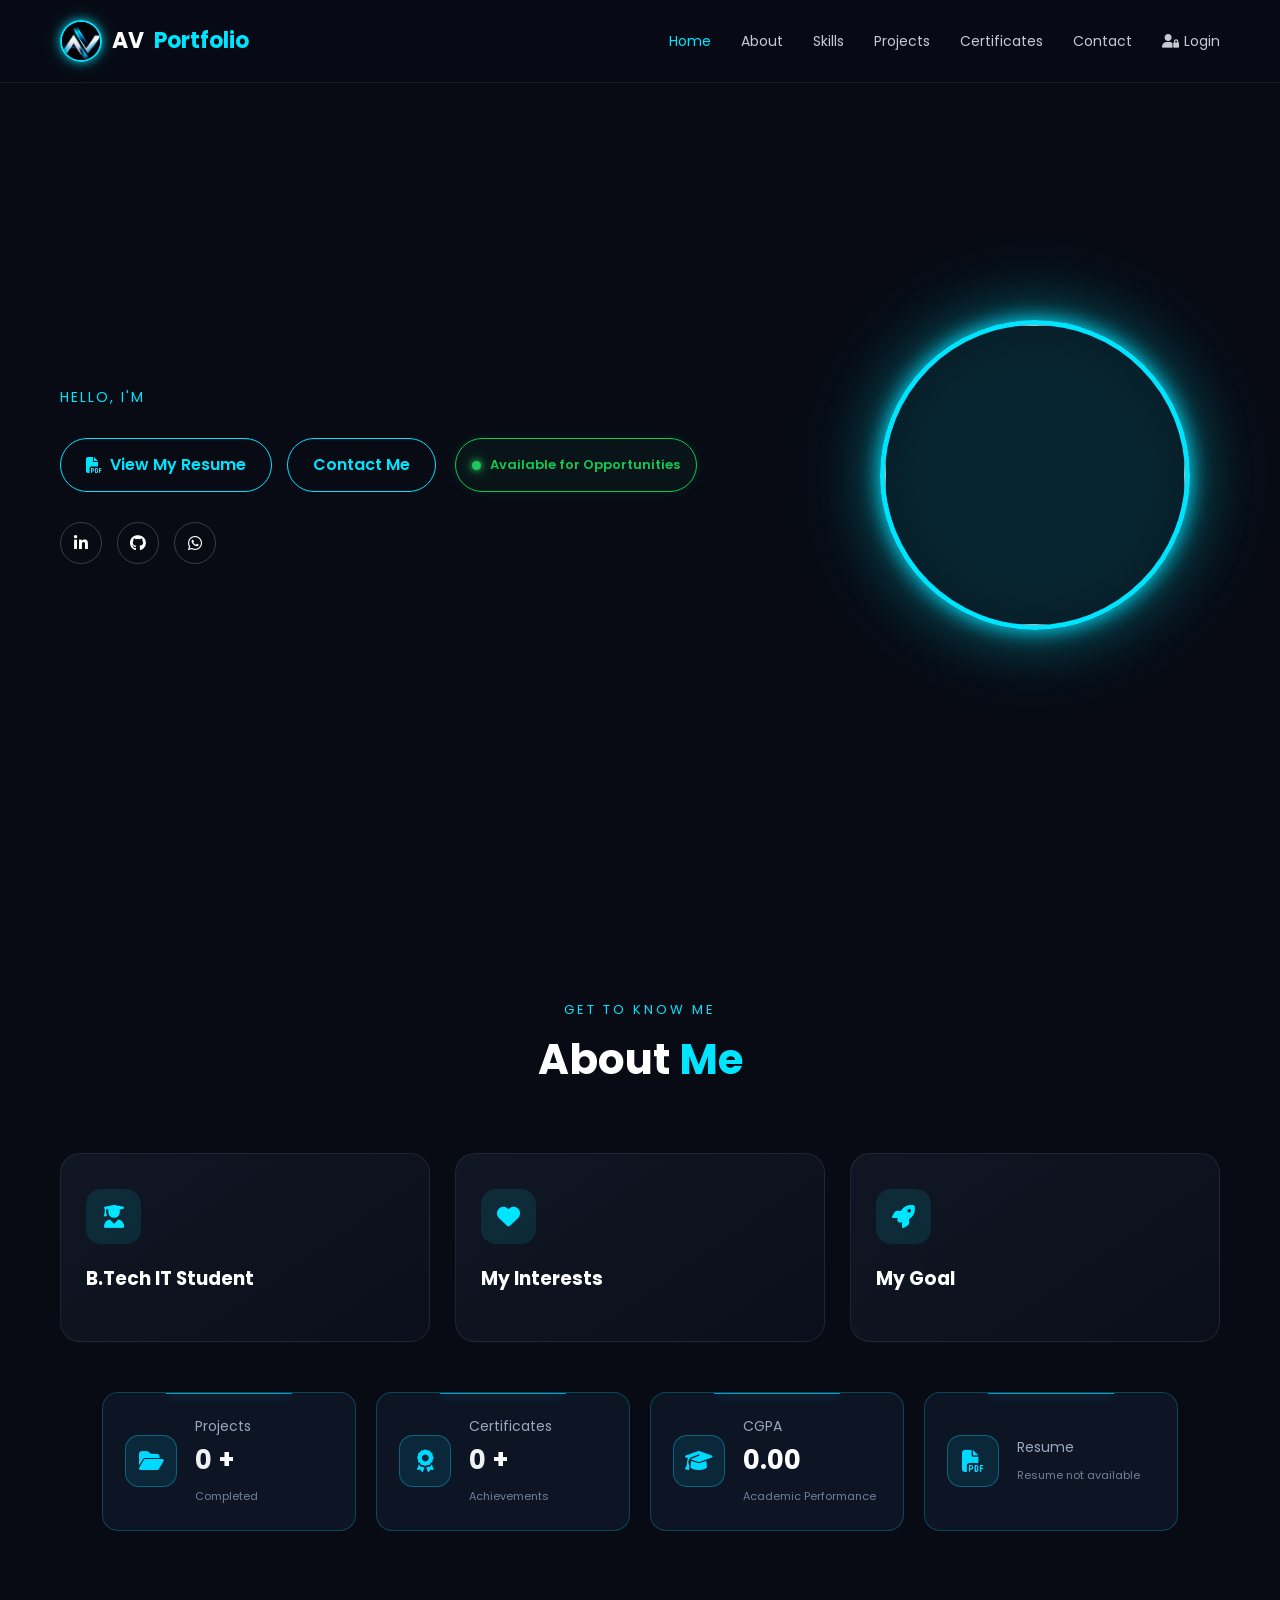
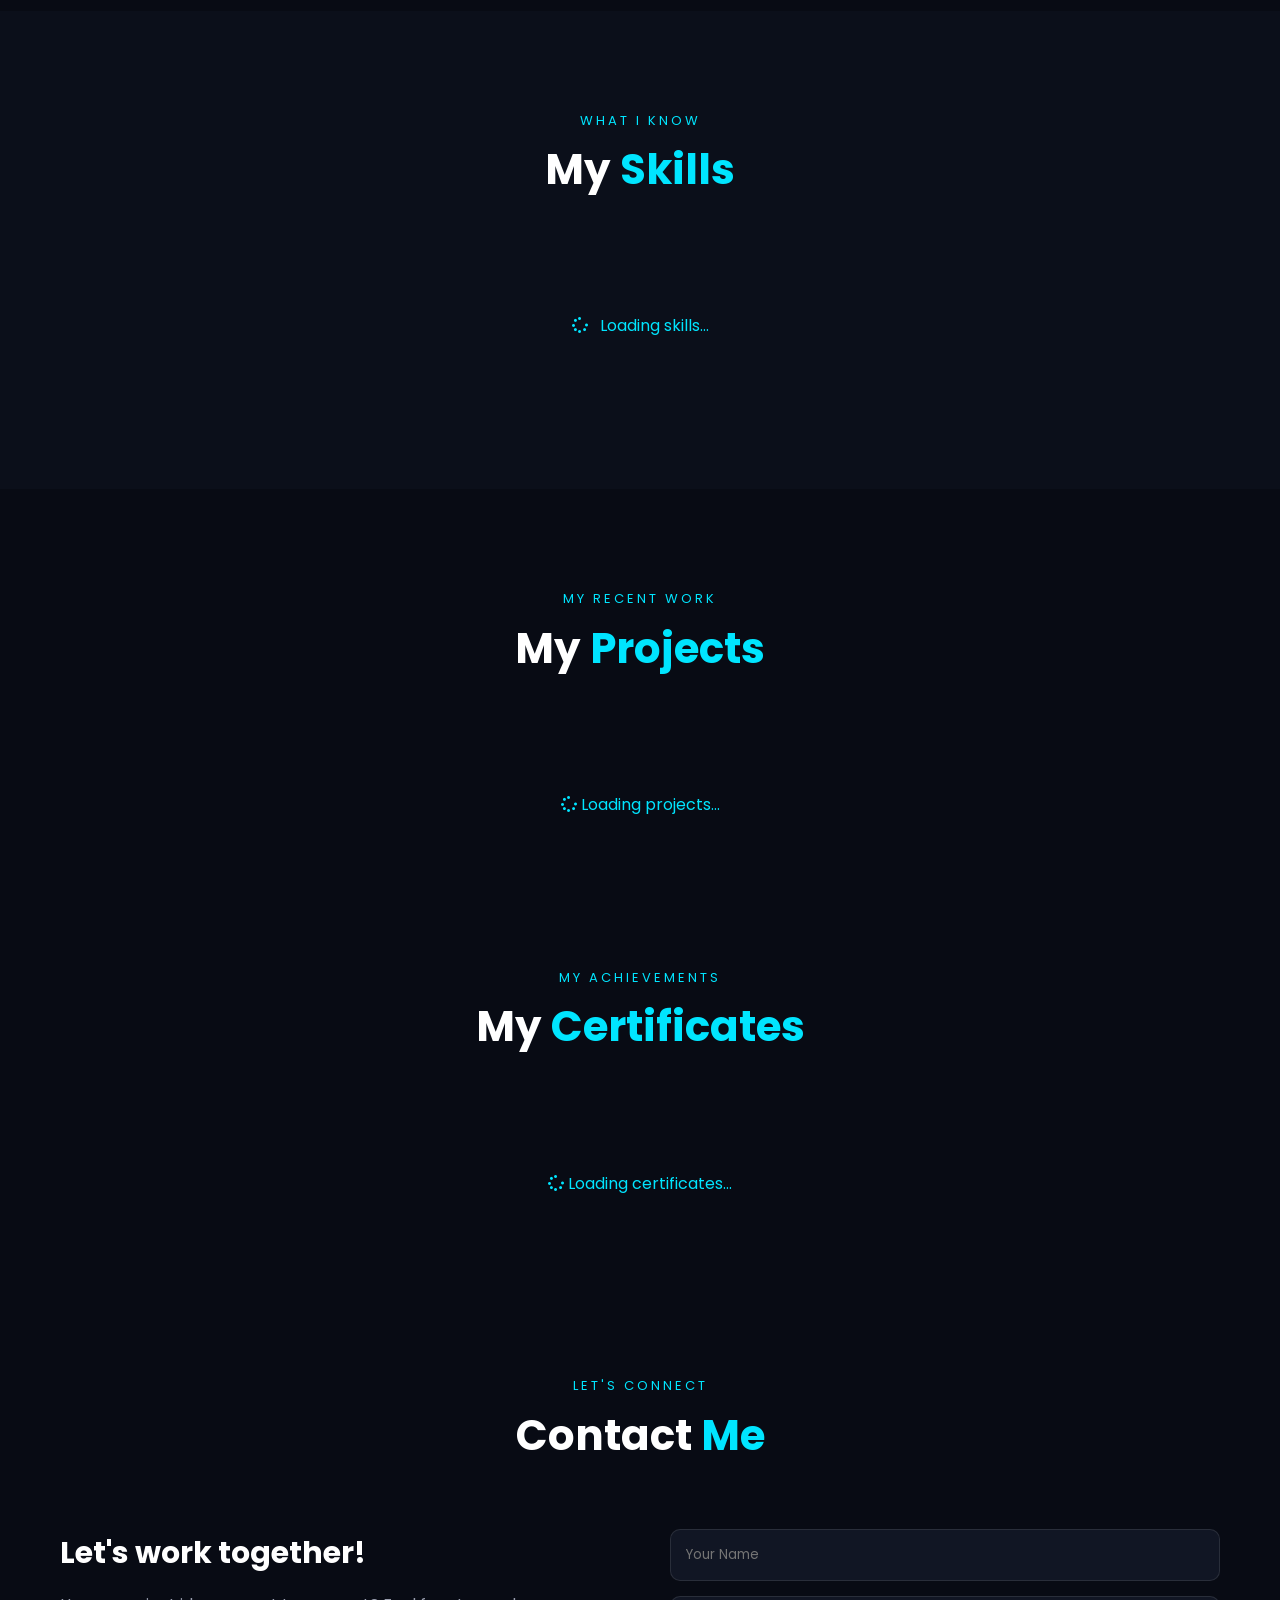
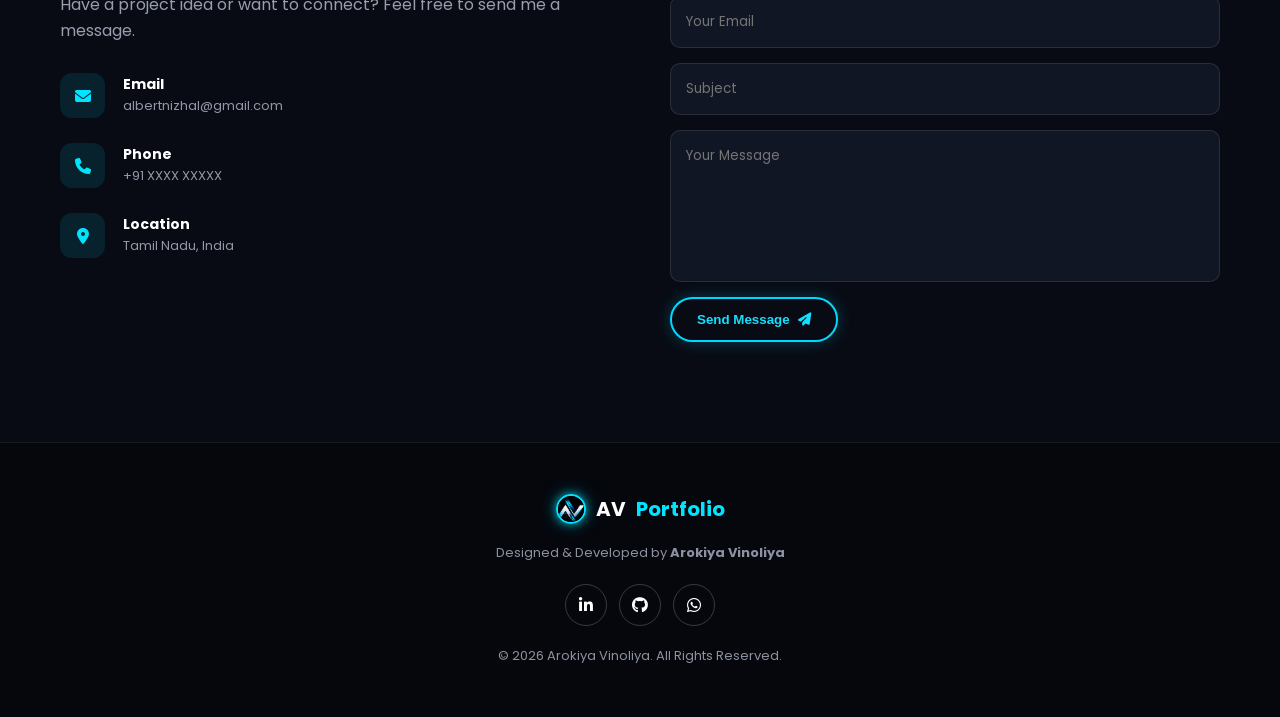
==== commit 4e9b2a76: "Add robots.txt and chnage footer gmail" ====
--- a/index.html
+++ b/index.html
@@ -5,7 +5,7 @@
     <meta name="viewport" content="width=device-width, initial-scale=1.0">
 
     <title>Arokiya Vinoliya | Portfolio</title>
-
+    <link rel="icon" type="image/x-icon" href="logo.png">
     <link rel="stylesheet" href="style.css">
    
 
@@ -447,7 +447,7 @@
 
                 <div>
                     <h4>Email</h4>
-                    <p>yourmail@gmail.com</p>
+                    <p>albertnizhal@gmail.com</p>
                 </div>
 
             </div>
